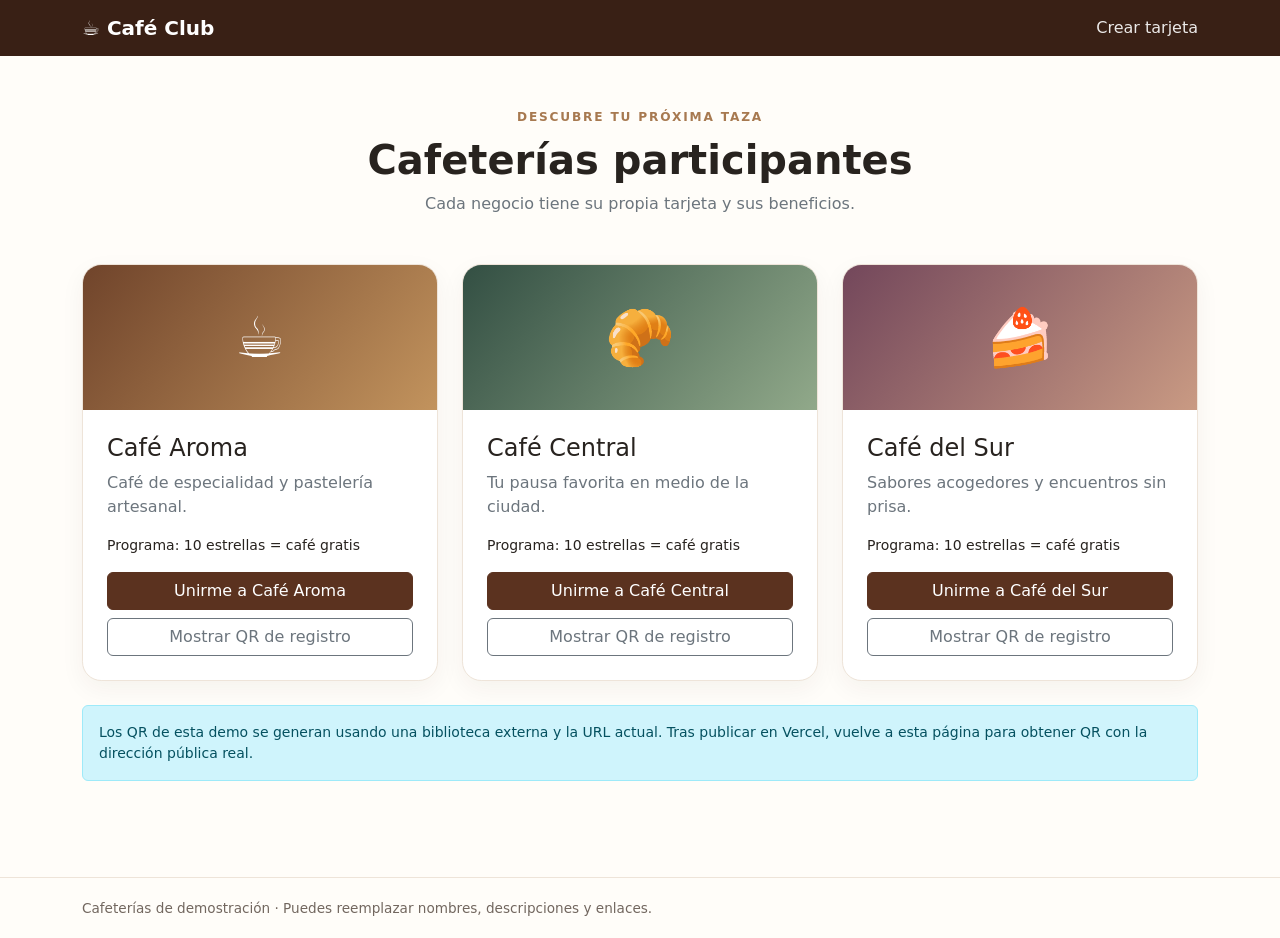
==== cafeterias.html @ 3e3512af "Carga de pagina DEMO" ====
<!doctype html>
<html lang="es">
<head><meta charset="utf-8"><meta name="viewport" content="width=device-width, initial-scale=1"><title>Cafeterías | Café Club</title><link href="https://cdn.jsdelivr.net/npm/bootstrap@5.3.3/dist/css/bootstrap.min.css" rel="stylesheet"><link href="assets/css/styles.css" rel="stylesheet"></head>
<body>
<nav class="navbar navbar-dark coffee-nav"><div class="container"><a class="navbar-brand fw-bold" href="index.html">☕ Café Club</a><a class="nav-link text-white" href="registro.html">Crear tarjeta</a></div></nav>
<main class="container py-5">
  <div class="text-center mb-5"><span class="eyebrow">DESCUBRE TU PRÓXIMA TAZA</span><h1 class="fw-bold mt-2">Cafeterías participantes</h1><p class="text-secondary">Cada negocio tiene su propia tarjeta y sus beneficios.</p></div>
  <div class="row g-4">
    <div class="col-md-4"><article class="cafe-card h-100"><div class="cafe-cover cover-one">☕</div><div class="p-4"><h4>Café Aroma</h4><p class="text-secondary">Café de especialidad y pastelería artesanal.</p><div class="small mb-3">Programa: 10 estrellas = café gratis</div><a class="btn btn-coffee w-100" href="registro.html?cafe=aroma">Unirme a Café Aroma</a><button class="btn btn-outline-secondary w-100 mt-2" data-qr-url="registro.html?cafe=aroma" data-cafe-name="Café Aroma">Mostrar QR de registro</button><div class="qr-preview mt-3 d-none"></div></div></article></div>
    <div class="col-md-4"><article class="cafe-card h-100"><div class="cafe-cover cover-two">🥐</div><div class="p-4"><h4>Café Central</h4><p class="text-secondary">Tu pausa favorita en medio de la ciudad.</p><div class="small mb-3">Programa: 10 estrellas = café gratis</div><a class="btn btn-coffee w-100" href="registro.html?cafe=central">Unirme a Café Central</a><button class="btn btn-outline-secondary w-100 mt-2" data-qr-url="registro.html?cafe=central" data-cafe-name="Café Central">Mostrar QR de registro</button><div class="qr-preview mt-3 d-none"></div></div></article></div>
    <div class="col-md-4"><article class="cafe-card h-100"><div class="cafe-cover cover-three">🍰</div><div class="p-4"><h4>Café del Sur</h4><p class="text-secondary">Sabores acogedores y encuentros sin prisa.</p><div class="small mb-3">Programa: 10 estrellas = café gratis</div><a class="btn btn-coffee w-100" href="registro.html?cafe=sur">Unirme a Café del Sur</a><button class="btn btn-outline-secondary w-100 mt-2" data-qr-url="registro.html?cafe=sur" data-cafe-name="Café del Sur">Mostrar QR de registro</button><div class="qr-preview mt-3 d-none"></div></div></article></div>
  </div>
  <div class="alert alert-info mt-4 small">Los QR de esta demo se generan usando una biblioteca externa y la URL actual. Tras publicar en Vercel, vuelve a esta página para obtener QR con la dirección pública real.</div>
</main><footer class="site-footer"><div class="container">Cafeterías de demostración · Puedes reemplazar nombres, descripciones y enlaces.</div></footer>
<script src="assets/js/app.js"></script>
</body></html>
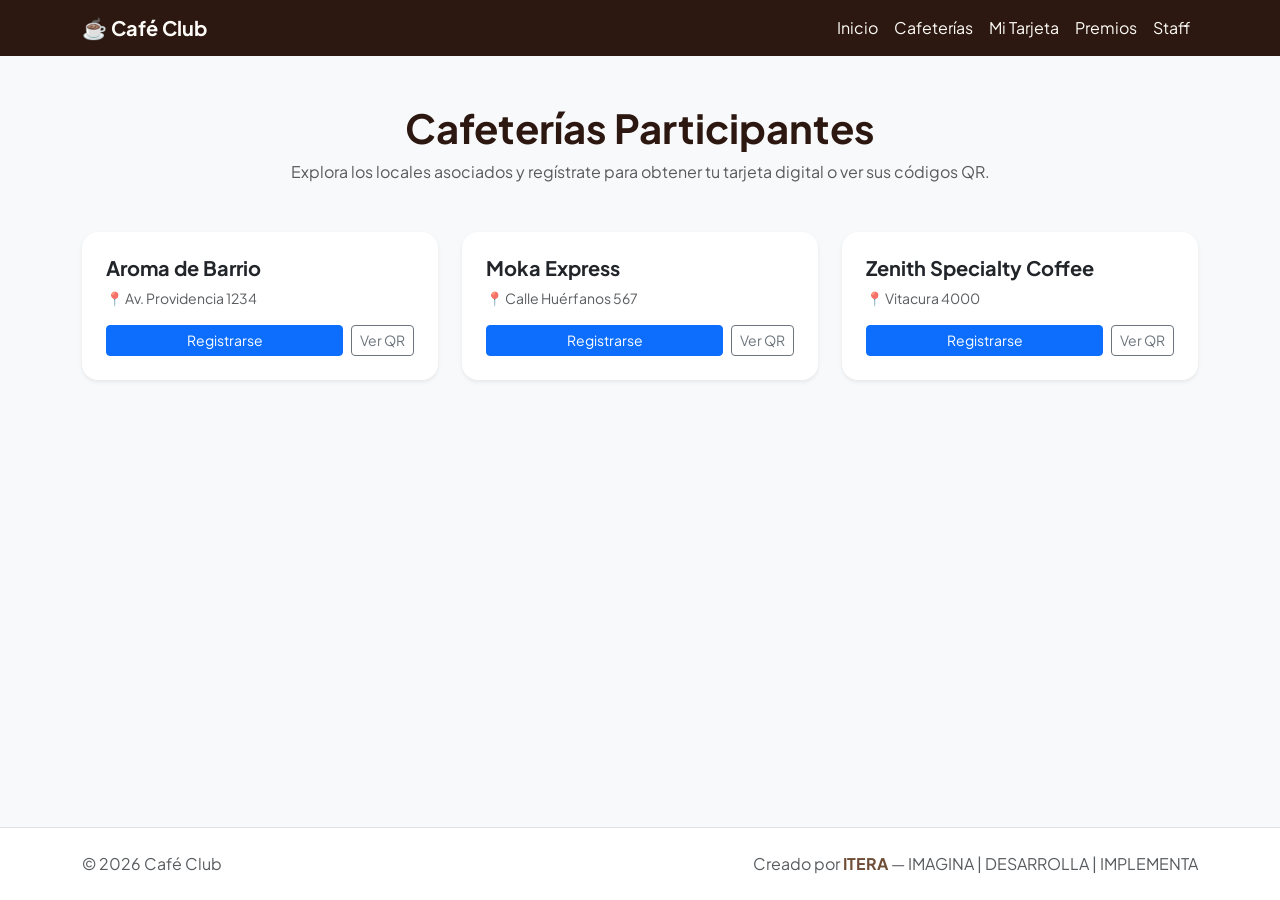
==== commit 78bc7823: "Desde el comienzo" ====
--- a/cafeterias.html
+++ b/cafeterias.html
@@ -1,16 +1,82 @@
-<!doctype html>
+<!-- cafeterias.html -->
+<!DOCTYPE html>
 <html lang="es">
-<head><meta charset="utf-8"><meta name="viewport" content="width=device-width, initial-scale=1"><title>Cafeterías | Café Club</title><link href="https://cdn.jsdelivr.net/npm/bootstrap@5.3.3/dist/css/bootstrap.min.css" rel="stylesheet"><link href="assets/css/styles.css" rel="stylesheet"></head>
-<body>
-<nav class="navbar navbar-dark coffee-nav"><div class="container"><a class="navbar-brand fw-bold" href="index.html">☕ Café Club</a><a class="nav-link text-white" href="registro.html">Crear tarjeta</a></div></nav>
-<main class="container py-5">
-  <div class="text-center mb-5"><span class="eyebrow">DESCUBRE TU PRÓXIMA TAZA</span><h1 class="fw-bold mt-2">Cafeterías participantes</h1><p class="text-secondary">Cada negocio tiene su propia tarjeta y sus beneficios.</p></div>
-  <div class="row g-4">
-    <div class="col-md-4"><article class="cafe-card h-100"><div class="cafe-cover cover-one">☕</div><div class="p-4"><h4>Café Aroma</h4><p class="text-secondary">Café de especialidad y pastelería artesanal.</p><div class="small mb-3">Programa: 10 estrellas = café gratis</div><a class="btn btn-coffee w-100" href="registro.html?cafe=aroma">Unirme a Café Aroma</a><button class="btn btn-outline-secondary w-100 mt-2" data-qr-url="registro.html?cafe=aroma" data-cafe-name="Café Aroma">Mostrar QR de registro</button><div class="qr-preview mt-3 d-none"></div></div></article></div>
-    <div class="col-md-4"><article class="cafe-card h-100"><div class="cafe-cover cover-two">🥐</div><div class="p-4"><h4>Café Central</h4><p class="text-secondary">Tu pausa favorita en medio de la ciudad.</p><div class="small mb-3">Programa: 10 estrellas = café gratis</div><a class="btn btn-coffee w-100" href="registro.html?cafe=central">Unirme a Café Central</a><button class="btn btn-outline-secondary w-100 mt-2" data-qr-url="registro.html?cafe=central" data-cafe-name="Café Central">Mostrar QR de registro</button><div class="qr-preview mt-3 d-none"></div></div></article></div>
-    <div class="col-md-4"><article class="cafe-card h-100"><div class="cafe-cover cover-three">🍰</div><div class="p-4"><h4>Café del Sur</h4><p class="text-secondary">Sabores acogedores y encuentros sin prisa.</p><div class="small mb-3">Programa: 10 estrellas = café gratis</div><a class="btn btn-coffee w-100" href="registro.html?cafe=sur">Unirme a Café del Sur</a><button class="btn btn-outline-secondary w-100 mt-2" data-qr-url="registro.html?cafe=sur" data-cafe-name="Café del Sur">Mostrar QR de registro</button><div class="qr-preview mt-3 d-none"></div></div></article></div>
+<head>
+  <meta charset="UTF-8">
+  <meta name="viewport" content="width=device-width, initial-scale=1.0">
+  <title>Cafeterías — Café Club</title>
+  <link href="https://cdn.jsdelivr.net/npm/bootstrap@5.3.2/dist/css/bootstrap.min.css" rel="stylesheet">
+  <link href="https://fonts.googleapis.com/css2?family=Plus+Jakarta+Sans:wght@400;500;600;700&display=swap" rel="stylesheet">
+  <link rel="stylesheet" href="assets/css/styles.css">
+</head>
+<body class="bg-light">
+
+  <nav class="navbar navbar-expand-lg navbar-dark sticky-top">
+    <div class="container">
+      <a class="navbar-brand fw-bold" href="index.html">☕ Café Club</a>
+      <button class="navbar-toggler" type="button" data-bs-toggle="collapse" data-bs-target="#navbarNav" aria-controls="navbarNav" aria-expanded="false" aria-label="Toggle navigation">
+        <span class="navbar-toggler-icon"></span>
+      </button>
+      <div class="collapse navbar-collapse" id="navbarNav">
+        <ul class="navbar-nav ms-auto">
+          <li class="nav-item"><a class="nav-link" href="index.html">Inicio</a></li>
+          <li class="nav-item"><a class="nav-link active" href="cafeterias.html">Cafeterías</a></li>
+          <li class="nav-item"><a class="nav-link" href="tarjeta.html">Mi Tarjeta</a></li>
+          <li class="nav-item"><a class="nav-link" href="premios.html">Premios</a></li>
+          <li class="nav-item"><a class="nav-link" href="staff.html">Staff</a></li>
+        </ul>
+      </div>
+    </div>
+  </nav>
+
+  <main class="container my-5">
+    <div class="text-center mb-5">
+      <h1 class="fw-bold">Cafeterías Participantes</h1>
+      <p class="text-muted">Explora los locales asociados y regístrate para obtener tu tarjeta digital o ver sus códigos QR.</p>
+    </div>
+
+    <!-- Listado dinámico de cafeterías -->
+    <div class="row g-4" id="lista-cafeterias">
+      <!-- Generado por JavaScript -->
+    </div>
+  </main>
+
+  <!-- Modal para ver el código QR -->
+  <div class="modal fade" id="modalQR" tabindex="-1" aria-labelledby="modalQRLabel" aria-hidden="true">
+    <div class="modal-dialog modal-dialog-centered">
+      <div class="modal-content rounded-4 border-0 shadow">
+        <div class="modal-header border-0">
+          <h5 class="modal-title fw-bold" id="modalQRLabel">Código QR de Registro</h5>
+          <button type="button" class="btn-close" data-bs-dismiss="modal" aria-label="Close"></button>
+        </div>
+        <div class="modal-body text-center py-4">
+          <p class="text-muted mb-3" id="qr-nombre-cafe">Escanea este código para registrarte en el local.</p>
+          <div class="bg-light p-4 rounded-4 d-inline-block mb-3 border">
+            <!-- Imagen QR generada mediante API pública usando la URL completa -->
+            <img id="imagen-qr" src="" alt="Código QR" class="img-fluid" style="width: 200px; height: 200px;">
+          </div>
+          <div class="input-group mb-3 px-3">
+            <input type="text" id="input-url-qr" class="form-control form-control-sm text-muted" readonly>
+            <button class="btn btn-outline-secondary btn-sm" type="button" id="btn-copiar-enlace">Copiar Enlace</button>
+          </div>
+          <div id="toast-copiado" class="text-success small d-none">¡Enlace copiado al portapapeles!</div>
+        </div>
+      </div>
+    </div>
   </div>
-  <div class="alert alert-info mt-4 small">Los QR de esta demo se generan usando una biblioteca externa y la URL actual. Tras publicar en Vercel, vuelve a esta página para obtener QR con la dirección pública real.</div>
-</main><footer class="site-footer"><div class="container">Cafeterías de demostración · Puedes reemplazar nombres, descripciones y enlaces.</div></footer>
-<script src="assets/js/app.js"></script>
-</body></html>
+
+  <footer class="site-footer mt-auto py-4 bg-white border-top">
+    <div class="container d-flex flex-column flex-md-row justify-content-between align-items-center gap-2">
+      <span class="text-muted">© 2026 Café Club</span>
+      <span class="text-muted">
+        Creado por
+        <a href="https://itera-ecru.vercel.app/" target="_blank" rel="noopener noreferrer">ITERA</a>
+        — IMAGINA | DESARROLLA | IMPLEMENTA
+      </span>
+    </div>
+  </footer>
+
+  <script src="https://cdn.jsdelivr.net/npm/bootstrap@5.3.2/dist/js/bootstrap.bundle.min.js"></script>
+  <script src="assets/js/app.js"></script>
+</body>
+</html>
--- a/assets/css/styles.css
+++ b/assets/css/styles.css
@@ -0,0 +1,79 @@
+/* assets/css/styles.css */
+
+:root {
+  --coffee-dark: #2C1810;
+  --coffee: #6F4E37;
+  --cream: #FDFBF7;
+  --beige: #EFECE6;
+  --green-soft: #4A7C59;
+}
+
+body {
+  font-family: 'Plus Jakarta Sans', sans-serif;
+  background-color: var(--cream);
+  color: var(--coffee-dark);
+  min-height: 100vh;
+  display: flex;
+  flex-direction: column;
+}
+
+/* Barra de navegación */
+.navbar {
+  background-color: var(--coffee-dark);
+}
+
+.navbar-brand, .nav-link {
+  color: var(--cream) !important;
+}
+
+.nav-link:hover {
+  opacity: 0.8;
+}
+
+/* Sección Hero */
+.hero-section {
+  background: linear-gradient(135deg, var(--beige) 0%, #FFFFFF 100%);
+  border-bottom: 1px solid rgba(111, 78, 55, 0.1);
+}
+
+/* Tarjeta Digital */
+.digital-card {
+  background: linear-gradient(135deg, var(--coffee-dark) 0%, var(--coffee) 100%);
+}
+
+/* Rejilla de estrellas en tarjeta */
+.stars-grid {
+  display: grid;
+  grid-template-columns: repeat(5, 1fr);
+  gap: 12px;
+}
+
+.star-slot {
+  aspect-ratio: 1;
+  border-radius: 50%;
+  background: rgba(255, 255, 255, 0.15);
+  display: flex;
+  align-items: center;
+  justify-content: center;
+  font-size: 1.25rem;
+  border: 1px dashed rgba(255, 255, 255, 0.4);
+}
+
+.star-slot.filled {
+  background: #FFC107;
+  border: none;
+  box-shadow: 0 0 10px rgba(255, 193, 7, 0.5);
+}
+
+/* Crédito de autoría ITERA en todos los pies de página */
+.site-footer a {
+  color: var(--coffee);
+  font-weight: 700;
+  text-decoration: none;
+  transition: opacity 0.2s ease;
+}
+
+.site-footer a:hover {
+  text-decoration: underline;
+  opacity: 0.8;
+}
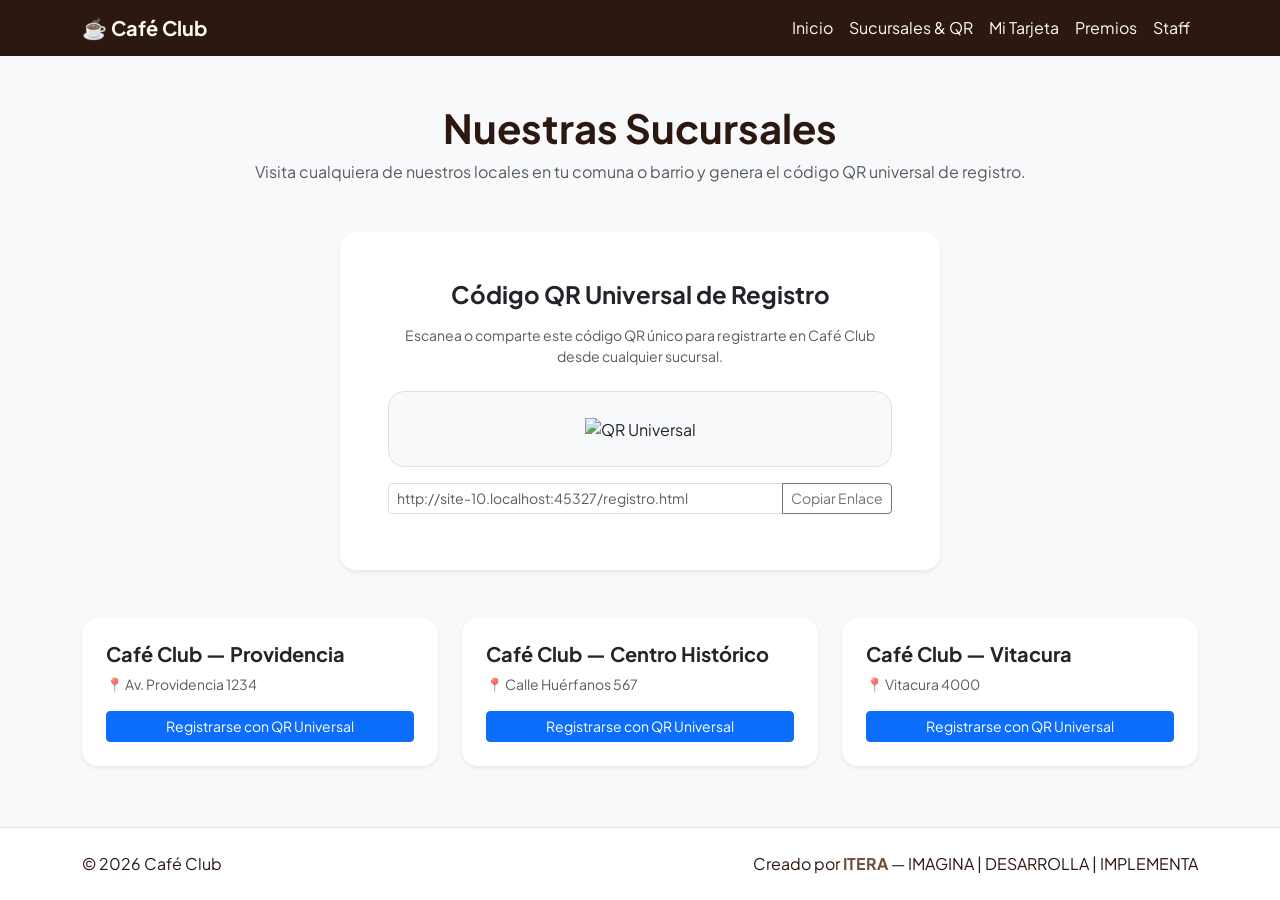
==== commit a7e849bf: "Nuevo" ====
--- a/cafeterias.html
+++ b/cafeterias.html
@@ -4,7 +4,7 @@
 <head>
   <meta charset="UTF-8">
   <meta name="viewport" content="width=device-width, initial-scale=1.0">
-  <title>Cafeterías — Café Club</title>
+  <title>Sucursales y QR — Café Club</title>
   <link href="https://cdn.jsdelivr.net/npm/bootstrap@5.3.2/dist/css/bootstrap.min.css" rel="stylesheet">
   <link href="https://fonts.googleapis.com/css2?family=Plus+Jakarta+Sans:wght@400;500;600;700&display=swap" rel="stylesheet">
   <link rel="stylesheet" href="assets/css/styles.css">
@@ -20,7 +20,7 @@
       <div class="collapse navbar-collapse" id="navbarNav">
         <ul class="navbar-nav ms-auto">
           <li class="nav-item"><a class="nav-link" href="index.html">Inicio</a></li>
-          <li class="nav-item"><a class="nav-link active" href="cafeterias.html">Cafeterías</a></li>
+          <li class="nav-item"><a class="nav-link active" href="cafeterias.html">Sucursales & QR</a></li>
           <li class="nav-item"><a class="nav-link" href="tarjeta.html">Mi Tarjeta</a></li>
           <li class="nav-item"><a class="nav-link" href="premios.html">Premios</a></li>
           <li class="nav-item"><a class="nav-link" href="staff.html">Staff</a></li>
@@ -31,44 +31,33 @@
 
   <main class="container my-5">
     <div class="text-center mb-5">
-      <h1 class="fw-bold">Cafeterías Participantes</h1>
-      <p class="text-muted">Explora los locales asociados y regístrate para obtener tu tarjeta digital o ver sus códigos QR.</p>
+      <h1 class="fw-bold">Nuestras Sucursales</h1>
+      <p class="text-muted">Visita cualquiera de nuestros locales en tu comuna o barrio y genera el código QR universal de registro.</p>
     </div>
 
-    <!-- Listado dinámico de cafeterías -->
-    <div class="row g-4" id="lista-cafeterias">
+    <!-- Generador de QR Universal -->
+    <div class="card border-0 shadow-sm rounded-4 p-4 p-md-5 bg-white mb-5 text-center" style="max-width: 600px; margin: 0 auto;">
+      <h2 class="h4 fw-bold mb-3">Código QR Universal de Registro</h2>
+      <p class="text-muted small mb-4">Escanea o comparte este código QR único para registrarte en Café Club desde cualquier sucursal.</p>
+      <div class="bg-light p-4 rounded-4 d-inline-block mb-3 border">
+        <img id="imagen-qr-universal" src="" alt="QR Universal" class="img-fluid" style="width: 200px; height: 200px;">
+      </div>
+      <div class="input-group mb-2">
+        <input type="text" id="input-url-qr" class="form-control form-control-sm text-muted" readonly>
+        <button class="btn btn-outline-secondary btn-sm" type="button" id="btn-copiar-enlace">Copiar Enlace</button>
+      </div>
+      <div id="toast-copiado" class="text-success small d-none">¡Enlace copiado al portapapeles!</div>
+    </div>
+
+    <div class="row g-4" id="lista-sucursales">
       <!-- Generado por JavaScript -->
     </div>
   </main>
 
-  <!-- Modal para ver el código QR -->
-  <div class="modal fade" id="modalQR" tabindex="-1" aria-labelledby="modalQRLabel" aria-hidden="true">
-    <div class="modal-dialog modal-dialog-centered">
-      <div class="modal-content rounded-4 border-0 shadow">
-        <div class="modal-header border-0">
-          <h5 class="modal-title fw-bold" id="modalQRLabel">Código QR de Registro</h5>
-          <button type="button" class="btn-close" data-bs-dismiss="modal" aria-label="Close"></button>
-        </div>
-        <div class="modal-body text-center py-4">
-          <p class="text-muted mb-3" id="qr-nombre-cafe">Escanea este código para registrarte en el local.</p>
-          <div class="bg-light p-4 rounded-4 d-inline-block mb-3 border">
-            <!-- Imagen QR generada mediante API pública usando la URL completa -->
-            <img id="imagen-qr" src="" alt="Código QR" class="img-fluid" style="width: 200px; height: 200px;">
-          </div>
-          <div class="input-group mb-3 px-3">
-            <input type="text" id="input-url-qr" class="form-control form-control-sm text-muted" readonly>
-            <button class="btn btn-outline-secondary btn-sm" type="button" id="btn-copiar-enlace">Copiar Enlace</button>
-          </div>
-          <div id="toast-copiado" class="text-success small d-none">¡Enlace copiado al portapapeles!</div>
-        </div>
-      </div>
-    </div>
-  </div>
-
   <footer class="site-footer mt-auto py-4 bg-white border-top">
     <div class="container d-flex flex-column flex-md-row justify-content-between align-items-center gap-2">
-      <span class="text-muted">© 2026 Café Club</span>
-      <span class="text-muted">
+      <span>© 2026 Café Club</span>
+      <span>
         Creado por
         <a href="https://itera-ecru.vercel.app/" target="_blank" rel="noopener noreferrer">ITERA</a>
         — IMAGINA | DESARROLLA | IMPLEMENTA
--- a/assets/css/styles.css
+++ b/assets/css/styles.css
@@ -17,7 +17,6 @@
   flex-direction: column;
 }
 
-/* Barra de navegación */
 .navbar {
   background-color: var(--coffee-dark);
 }
@@ -30,18 +29,15 @@
   opacity: 0.8;
 }
 
-/* Sección Hero */
 .hero-section {
   background: linear-gradient(135deg, var(--beige) 0%, #FFFFFF 100%);
   border-bottom: 1px solid rgba(111, 78, 55, 0.1);
 }
 
-/* Tarjeta Digital */
 .digital-card {
   background: linear-gradient(135deg, var(--coffee-dark) 0%, var(--coffee) 100%);
 }
 
-/* Rejilla de estrellas en tarjeta */
 .stars-grid {
   display: grid;
   grid-template-columns: repeat(5, 1fr);
@@ -63,9 +59,14 @@
   background: #FFC107;
   border: none;
   box-shadow: 0 0 10px rgba(255, 193, 7, 0.5);
+  color: #000;
 }
 
 /* Crédito de autoría ITERA en todos los pies de página */
+.site-footer {
+  background-color: #FFFFFF;
+}
+
 .site-footer a {
   color: var(--coffee);
   font-weight: 700;
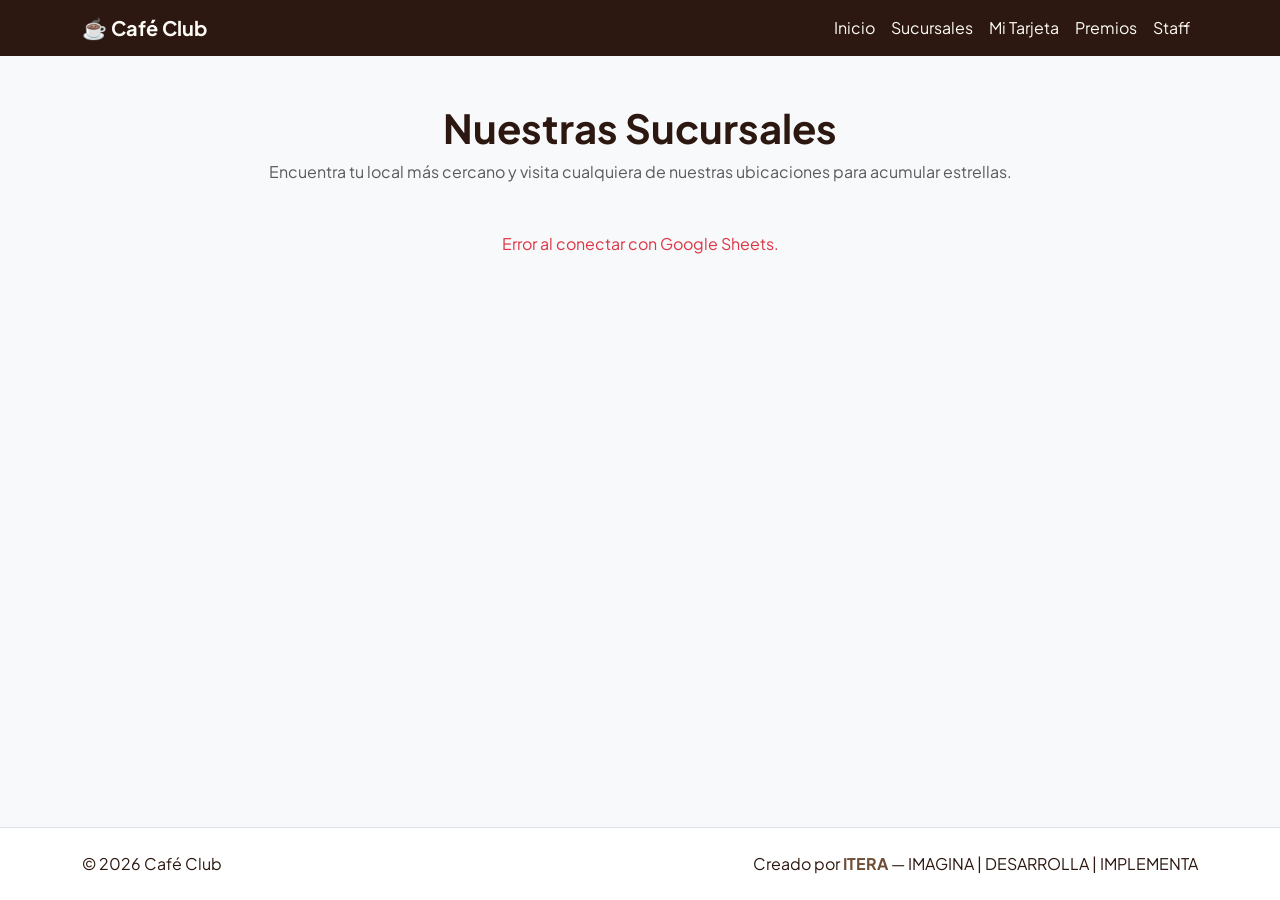
==== commit fc57e854: "enlazar gs" ====
--- a/cafeterias.html
+++ b/cafeterias.html
@@ -4,7 +4,7 @@
 <head>
   <meta charset="UTF-8">
   <meta name="viewport" content="width=device-width, initial-scale=1.0">
-  <title>Sucursales y QR — Café Club</title>
+  <title>Sucursales — Café Club</title>
   <link href="https://cdn.jsdelivr.net/npm/bootstrap@5.3.2/dist/css/bootstrap.min.css" rel="stylesheet">
   <link href="https://fonts.googleapis.com/css2?family=Plus+Jakarta+Sans:wght@400;500;600;700&display=swap" rel="stylesheet">
   <link rel="stylesheet" href="assets/css/styles.css">
@@ -20,7 +20,7 @@
       <div class="collapse navbar-collapse" id="navbarNav">
         <ul class="navbar-nav ms-auto">
           <li class="nav-item"><a class="nav-link" href="index.html">Inicio</a></li>
-          <li class="nav-item"><a class="nav-link active" href="cafeterias.html">Sucursales & QR</a></li>
+          <li class="nav-item"><a class="nav-link active" href="cafeterias.html">Sucursales</a></li>
           <li class="nav-item"><a class="nav-link" href="tarjeta.html">Mi Tarjeta</a></li>
           <li class="nav-item"><a class="nav-link" href="premios.html">Premios</a></li>
           <li class="nav-item"><a class="nav-link" href="staff.html">Staff</a></li>
@@ -32,25 +32,17 @@
   <main class="container my-5">
     <div class="text-center mb-5">
       <h1 class="fw-bold">Nuestras Sucursales</h1>
-      <p class="text-muted">Visita cualquiera de nuestros locales en tu comuna o barrio y genera el código QR universal de registro.</p>
+      <p class="text-muted">Encuentra tu local más cercano y visita cualquiera de nuestras ubicaciones para acumular estrellas.</p>
     </div>
 
-    <!-- Generador de QR Universal -->
-    <div class="card border-0 shadow-sm rounded-4 p-4 p-md-5 bg-white mb-5 text-center" style="max-width: 600px; margin: 0 auto;">
-      <h2 class="h4 fw-bold mb-3">Código QR Universal de Registro</h2>
-      <p class="text-muted small mb-4">Escanea o comparte este código QR único para registrarte en Café Club desde cualquier sucursal.</p>
-      <div class="bg-light p-4 rounded-4 d-inline-block mb-3 border">
-        <img id="imagen-qr-universal" src="" alt="QR Universal" class="img-fluid" style="width: 200px; height: 200px;">
+    <!-- Contenedor donde se cargarán las sucursales desde Google Sheets -->
+    <div class="row g-4" id="lista-sucursales">
+      <div class="col-12 text-center py-5">
+        <div class="spinner-border text-dark" role="status">
+          <span class="visually-hidden">Cargando sucursales...</span>
+        </div>
+        <p class="text-muted mt-2">Cargando sucursales desde Google Sheets...</p>
       </div>
-      <div class="input-group mb-2">
-        <input type="text" id="input-url-qr" class="form-control form-control-sm text-muted" readonly>
-        <button class="btn btn-outline-secondary btn-sm" type="button" id="btn-copiar-enlace">Copiar Enlace</button>
-      </div>
-      <div id="toast-copiado" class="text-success small d-none">¡Enlace copiado al portapapeles!</div>
-    </div>
-
-    <div class="row g-4" id="lista-sucursales">
-      <!-- Generado por JavaScript -->
     </div>
   </main>
 
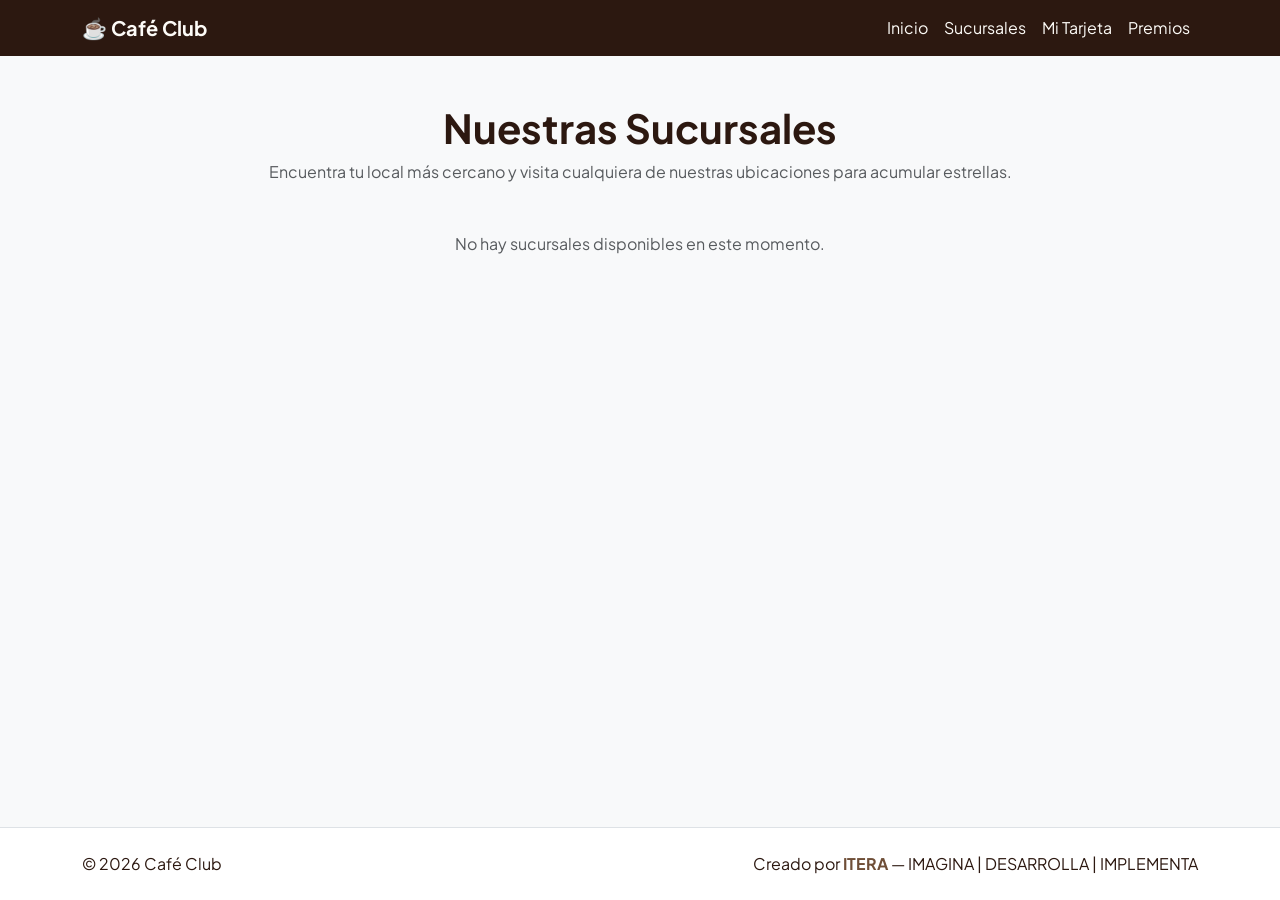
==== commit 3938bf51: "implementacion Admin" ====
--- a/cafeterias.html
+++ b/cafeterias.html
@@ -23,7 +23,6 @@
           <li class="nav-item"><a class="nav-link active" href="cafeterias.html">Sucursales</a></li>
           <li class="nav-item"><a class="nav-link" href="tarjeta.html">Mi Tarjeta</a></li>
           <li class="nav-item"><a class="nav-link" href="premios.html">Premios</a></li>
-          <li class="nav-item"><a class="nav-link" href="staff.html">Staff</a></li>
         </ul>
       </div>
     </div>
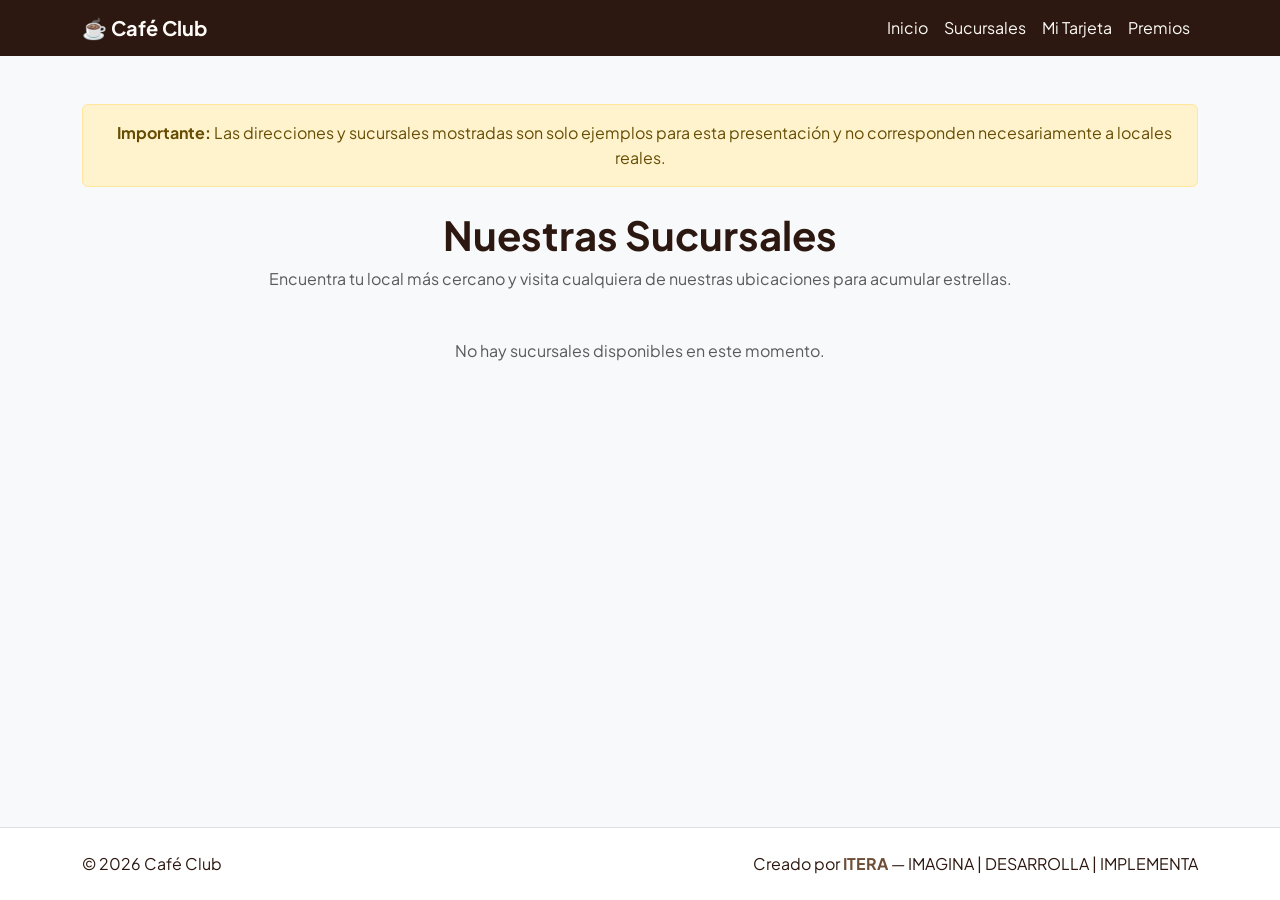
==== commit 363f6594: "advertencia para locales" ====
--- a/cafeterias.html
+++ b/cafeterias.html
@@ -29,9 +29,16 @@
   </nav>
 
   <main class="container my-5">
+    <div class="alert alert-warning text-center mb-4" role="alert">
+      <i class="bi bi-exclamation-triangle-fill me-2"></i>
+      <strong>Importante:</strong> Las direcciones y sucursales mostradas son solo ejemplos para esta presentación y no corresponden necesariamente a locales reales.
+    </div>
+    
     <div class="text-center mb-5">
       <h1 class="fw-bold">Nuestras Sucursales</h1>
-      <p class="text-muted">Encuentra tu local más cercano y visita cualquiera de nuestras ubicaciones para acumular estrellas.</p>
+      <p class="text-muted">
+        Encuentra tu local más cercano y visita cualquiera de nuestras ubicaciones para acumular estrellas.
+      </p>
     </div>
 
     <!-- Contenedor donde se cargarán las sucursales desde Google Sheets -->
